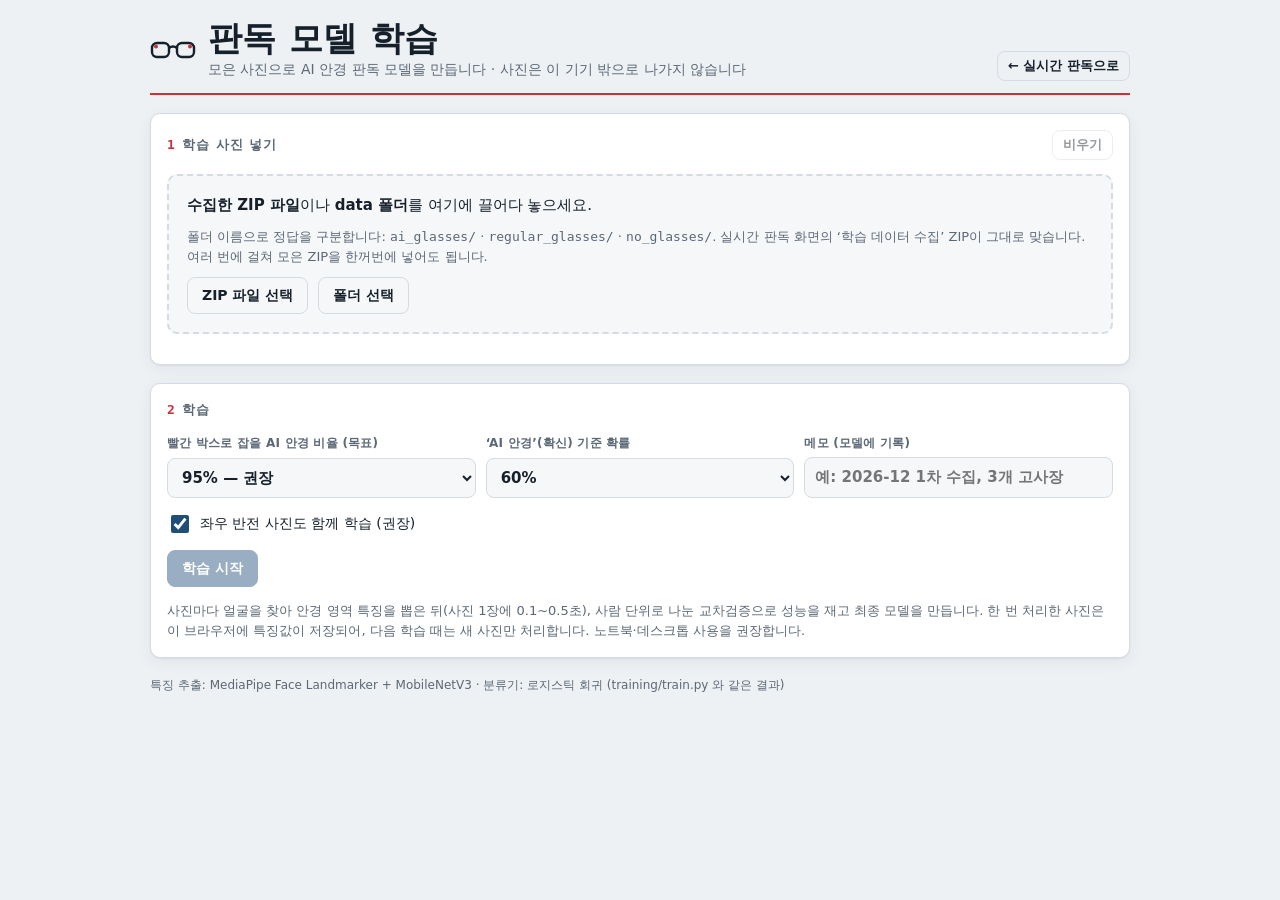
==== web/train.html @ 6b4d9472 "배포: 기본 브랜치에서 GitHub Pages 자동 배포 저장소에 main 브랜치가 없고 기본 브랜치에서 작업하므로, 브랜치 이름에 관계없이 기본 브랜치에 web/ 변경이 올라오면" ====
<!doctype html>
<html lang="ko">
<head>
<meta charset="utf-8">
<meta name="viewport" content="width=device-width, initial-scale=1, viewport-fit=cover">
<title>판독 모델 학습</title>
<meta name="description" content="모은 안경 사진으로 AI 안경 판독 모델을 브라우저 안에서 학습합니다. 사진은 이 기기 밖으로 나가지 않습니다.">
<meta name="theme-color" content="#1f4e79">
<link rel="icon" href="data:image/svg+xml,%3Csvg xmlns='http://www.w3.org/2000/svg' viewBox='0 0 46 30'%3E%3Crect x='2' y='7' width='17' height='14' rx='5' fill='none' stroke='%231f4e79' stroke-width='3'/%3E%3Crect x='27' y='7' width='17' height='14' rx='5' fill='none' stroke='%231f4e79' stroke-width='3'/%3E%3Ccircle cx='6' cy='10.5' r='2.5' fill='%23c8323c'/%3E%3C/svg%3E">
<link rel="stylesheet" href="styles.css">
</head>
<body>
<div class="wrap narrow">
  <header class="top">
    <div class="brand">
      <svg width="46" height="30" viewBox="0 0 46 30" aria-hidden="true">
        <rect x="2" y="7" width="17" height="14" rx="5" fill="none" stroke="currentColor" stroke-width="2.4"/>
        <rect x="27" y="7" width="17" height="14" rx="5" fill="none" stroke="currentColor" stroke-width="2.4"/>
        <path d="M19 12 q4 -3 8 0" fill="none" stroke="currentColor" stroke-width="2.4"/>
        <circle cx="6" cy="10.5" r="2" fill="#c8323c"/>
        <circle cx="40" cy="10.5" r="2" fill="#c8323c"/>
      </svg>
      <div>
        <h1>판독 모델 학습</h1>
        <p class="sub">모은 사진으로 AI 안경 판독 모델을 만듭니다 · 사진은 이 기기 밖으로 나가지 않습니다</p>
      </div>
    </div>
    <a class="btn ghost small" href="./">← 실시간 판독으로</a>
  </header>

  <section class="panel" aria-labelledby="h-data">
    <h2 id="h-data"><span><span class="step">1</span>학습 사진 넣기</span><button class="small ghost" id="clearData" disabled>비우기</button></h2>
    <div class="drop" id="drop" tabindex="0">
      <p><b>수집한 ZIP 파일</b>이나 <b>data 폴더</b>를 여기에 끌어다 놓으세요.</p>
      <p class="hint">폴더 이름으로 정답을 구분합니다: <code>ai_glasses/</code> · <code>regular_glasses/</code> · <code>no_glasses/</code>. 실시간 판독 화면의 ‘학습 데이터 수집’ ZIP이 그대로 맞습니다. 여러 번에 걸쳐 모은 ZIP을 한꺼번에 넣어도 됩니다.</p>
      <div class="controls">
        <label class="btn" for="zipIn">ZIP 파일 선택<input type="file" id="zipIn" accept=".zip,application/zip" multiple></label>
        <label class="btn ghost" for="dirIn">폴더 선택<input type="file" id="dirIn" webkitdirectory multiple></label>
      </div>
    </div>
    <div id="dataSummary"></div>
  </section>

  <section class="panel" aria-labelledby="h-train">
    <h2 id="h-train"><span><span class="step">2</span>학습</span></h2>
    <div class="fields">
      <label class="f" for="target">빨간 박스로 잡을 AI 안경 비율 (목표)
        <select id="target">
          <option value="0.9">90% — 오탐 적게</option>
          <option value="0.95" selected>95% — 권장</option>
          <option value="0.98">98% — 놓침 최소</option>
        </select>
      </label>
      <label class="f" for="aiT">‘AI 안경’(확신) 기준 확률
        <select id="aiT">
          <option value="0.5">50%</option>
          <option value="0.6" selected>60%</option>
          <option value="0.7">70%</option>
        </select>
      </label>
      <label class="f" for="note">메모 (모델에 기록)
        <input id="note" type="text" maxlength="120" placeholder="예: 2026-12 1차 수집, 3개 고사장">
      </label>
    </div>
    <label class="tog"><input type="checkbox" id="flip" checked> 좌우 반전 사진도 함께 학습 (권장)</label>
    <div class="controls">
      <button class="primary" id="trainBtn" disabled>학습 시작</button>
      <button class="ghost" id="stopBtn" hidden>중지</button>
    </div>
    <div class="progress" id="progress" hidden>
      <div class="pstage" id="pStage"></div>
      <div class="bar"><i id="pBar"></i></div>
      <div class="hint" id="pDetail"></div>
    </div>
    <p class="hint">사진마다 얼굴을 찾아 안경 영역 특징을 뽑은 뒤(사진 1장에 0.1~0.5초), 사람 단위로 나눈 교차검증으로 성능을 재고 최종 모델을 만듭니다. 한 번 처리한 사진은 이 브라우저에 특징값이 저장되어, 다음 학습 때는 새 사진만 처리합니다. 노트북·데스크톱 사용을 권장합니다.</p>
  </section>

  <section class="panel" aria-labelledby="h-result" id="resultPanel" hidden>
    <h2 id="h-result"><span><span class="step">3</span>결과</span></h2>
    <div id="results"></div>
  </section>

  <section class="panel" aria-labelledby="h-apply" id="applyPanel" hidden>
    <h2 id="h-apply"><span><span class="step">4</span>모델 적용 · 배포</span></h2>
    <div class="controls">
      <button class="primary" id="useHere">이 기기에서 바로 사용</button>
      <button id="dlHead">head.json 내려받기</button>
    </div>
    <div id="applyMsg"></div>
    <div class="setup">
      <p><b>모든 감독관 기기에 배포하려면</b> 내려받은 <code>head.json</code>을 저장소에 올리세요. 1~2분 뒤 웹 주소에 자동으로 반영됩니다.</p>
      <ol class="steps">
        <li>GitHub 저장소에서 <code>web/models</code> 폴더를 엽니다.</li>
        <li><b>Add file → Upload files</b>로 <code>head.json</code>을 올리고 <b>Commit changes</b>를 누릅니다 (브랜치는 기본값 그대로).</li>
        <li>감독관은 웹 주소를 새로 고치기만 하면 새 모델을 씁니다. 판독 화면의 ‘판독 모델’ 칸에서 학습 시각으로 확인할 수 있습니다.</li>
      </ol>
      <p class="hint"><code>head.json</code>에는 숫자(가중치)와 성능 수치만 들어 있고 사진은 들어 있지 않습니다. 사진은 저장소에 올리지 마세요.</p>
    </div>
  </section>

  <footer class="foot">
    <span>특징 추출: MediaPipe Face Landmarker + MobileNetV3 · 분류기: 로지스틱 회귀 (training/train.py 와 같은 결과)</span>
  </footer>
</div>
<script type="module" src="train.js"></script>
</body>
</html>
---- web/styles.css ----
/* Layout: 감독관 작업대 — 왼쪽 촬영(뷰파인더·촬영함), 오른쪽 판독 결과와 감독 기록. 좁은 화면에서는 한 열. */
:root {
  --bg: #eef1f4;
  --surface: #ffffff;
  --surface-2: #f5f7f9;
  --line: #d5dbe2;
  --fg: #16202b;
  --muted: #5b6876;
  --accent: #1f4e79;          /* 감독 잉크 블루 */
  --accent-fg: #ffffff;
  --omr: #c8323c;             /* OMR 답안지 적색 — 장식 선에만 */
  --ai: #c62f2f;     --ai-bg: #fbe9e9;
  --sus: #a85d00;    --sus-bg: #fdf1df;
  --ok: #1d7a46;     --ok-bg: #e5f4ea;
  --na: #55606c;     --na-bg: #eceff2;
  --shadow: 0 1px 2px rgba(22,32,43,.06), 0 4px 16px rgba(22,32,43,.06);
  --f-display: "Pretendard", "Apple SD Gothic Neo", "Malgun Gothic", "Noto Sans KR", system-ui, sans-serif;
  --f-body: "Pretendard", "Apple SD Gothic Neo", "Malgun Gothic", "Noto Sans KR", system-ui, sans-serif;
  --f-mono: ui-monospace, "SFMono-Regular", Menlo, monospace;
  --r: 10px;
}
@media (prefers-color-scheme: dark) {
  :root:not([data-theme="light"]) {
    --bg: #0f151c; --surface: #17202a; --surface-2: #1d2733; --line: #2c3946;
    --fg: #e6ebf0; --muted: #98a5b3; --accent: #7fb2e5; --accent-fg: #0b1622; --omr: #e0646c;
    --ai: #ff7b74; --ai-bg: #3a1c1c; --sus: #f0b057; --sus-bg: #3a2a12;
    --ok: #5fcf8c; --ok-bg: #15301f; --na: #a9b4bf; --na-bg: #232d38;
    --shadow: 0 1px 2px rgba(0,0,0,.3), 0 4px 16px rgba(0,0,0,.25);
    color-scheme: dark;
  }
}
:root[data-theme="dark"] {
  --bg: #0f151c; --surface: #17202a; --surface-2: #1d2733; --line: #2c3946;
  --fg: #e6ebf0; --muted: #98a5b3; --accent: #7fb2e5; --accent-fg: #0b1622; --omr: #e0646c;
  --ai: #ff7b74; --ai-bg: #3a1c1c; --sus: #f0b057; --sus-bg: #3a2a12;
  --ok: #5fcf8c; --ok-bg: #15301f; --na: #a9b4bf; --na-bg: #232d38;
  --shadow: 0 1px 2px rgba(0,0,0,.3), 0 4px 16px rgba(0,0,0,.25);
  color-scheme: dark;
}
* { box-sizing: border-box; }
html { -webkit-text-size-adjust: 100%; }
[hidden] { display: none !important; }
img { max-width: 100%; }
body {
  margin: 0;
  background: var(--bg); color: var(--fg);
  font-family: var(--f-body); font-size: 15px; line-height: 1.55;
  padding-left: max(16px, env(safe-area-inset-left, 0px));
  padding-right: max(16px, env(safe-area-inset-right, 0px));
  padding-block: 20px 40px;
}
.wrap { max-width: 1440px; margin: 0 auto; display: grid; gap: 18px; }

header.top { display: flex; flex-wrap: wrap; align-items: flex-end; justify-content: space-between; gap: 10px 20px;
  border-bottom: 2px solid var(--omr); padding-bottom: 12px; }
.brand { display: flex; align-items: center; gap: 12px; }
.brand svg { flex: none; }
h1 { font-family: var(--f-display); font-weight: 800; font-size: clamp(26px, 4vw, 34px); line-height: 1.1; margin: 0; letter-spacing: .01em; text-wrap: balance; }
.sub { margin: 2px 0 0; color: var(--muted); font-size: 14px; }
.svc { display: inline-flex; align-items: center; gap: 8px; font-size: 13px; color: var(--muted);
  background: var(--surface); border: 1px solid var(--line); border-radius: 999px; padding: 5px 12px; }
.dot { width: 8px; height: 8px; border-radius: 50%; background: var(--na); }
.dot.on { background: var(--ok); } .dot.off { background: var(--ai); }

.grid { display: grid; grid-template-columns: minmax(0, 1.65fr) minmax(320px, 1fr); gap: 18px; align-items: start; }
@media (max-width: 900px) { .grid { grid-template-columns: minmax(0, 1fr); } }
.col { display: grid; gap: 18px; min-width: 0; }

.panel { background: var(--surface); border: 1px solid var(--line); border-radius: var(--r); box-shadow: var(--shadow); padding: 16px; display: grid; gap: 14px; min-width: 0; }
.panel h2 { margin: 0; font-size: 13px; font-weight: 700; letter-spacing: .08em; color: var(--muted); display: flex; align-items: center; justify-content: space-between; gap: 8px; }
.panel h2 .step { color: var(--omr); font-family: var(--f-mono); margin-right: 6px; }

.controls { display: flex; flex-wrap: wrap; gap: 10px; align-items: center; }
.zoom { display: flex; align-items: center; gap: 8px; flex: 1 1 180px; min-width: 0; font-size: 13px; color: var(--muted); }
.zoom input { flex: 1; min-width: 0; accent-color: var(--accent); }

button, .btn { font: inherit; font-weight: 600; font-size: 14px; border-radius: 8px; padding: 9px 14px; cursor: pointer; border: 1px solid var(--line);
  background: var(--surface-2); color: var(--fg); display: inline-flex; align-items: center; justify-content: center; gap: 6px; line-height: 1.2; }
button:hover:not(:disabled), .btn:hover { border-color: var(--accent); }
button:focus-visible, .btn:focus-within, input:focus-visible, select:focus-visible { outline: 3px solid color-mix(in srgb, var(--accent) 45%, transparent); outline-offset: 2px; }
button:disabled { opacity: .45; cursor: not-allowed; }
.primary { background: var(--accent); color: var(--accent-fg); border-color: var(--accent); }
.btn input[type=file] { position: absolute; width: 1px; height: 1px; opacity: 0; pointer-events: none; }
.btn { position: relative; }
.ghost { background: transparent; }
.small { padding: 6px 10px; font-size: 13px; }

.fields { display: grid; grid-template-columns: repeat(auto-fit, minmax(150px, 1fr)); gap: 10px; }
label.f { display: grid; gap: 4px; font-size: 12px; color: var(--muted); font-weight: 600; letter-spacing: .02em; }
label.f input { font: inherit; font-variant-numeric: tabular-nums; font-size: 15px; color: var(--fg); background: var(--surface-2); border: 1px solid var(--line); border-radius: 8px; padding: 8px 10px; width: 100%; }

.hint { margin: 0; font-size: 13px; color: var(--muted); }

/* result */
.verdict { border-radius: 10px; padding: 16px; display: grid; gap: 10px; border: 1px solid transparent; }
.verdict.ai { background: var(--ai-bg); border-color: color-mix(in srgb, var(--ai) 40%, transparent); --v: var(--ai); }
.verdict.sus { background: var(--sus-bg); border-color: color-mix(in srgb, var(--sus) 40%, transparent); --v: var(--sus); }
.verdict.ok { background: var(--ok-bg); border-color: color-mix(in srgb, var(--ok) 40%, transparent); --v: var(--ok); }
.verdict.na { background: var(--na-bg); border-color: var(--line); --v: var(--na); }
.vhead { display: flex; align-items: center; justify-content: space-between; gap: 10px; flex-wrap: wrap; }
.vlabel { font-family: var(--f-display); font-weight: 800; font-size: clamp(24px, 3.4vw, 30px); color: var(--v); line-height: 1.1; }
.badge { font-size: 11px; font-weight: 700; letter-spacing: .06em; padding: 2px 8px; border-radius: 4px; background: var(--surface); color: var(--muted); border: 1px solid var(--line); }
.meter { display: grid; gap: 4px; }
.meter .bar { height: 8px; border-radius: 4px; background: color-mix(in srgb, var(--v) 18%, transparent); overflow: hidden; }
.meter .bar i { display: block; height: 100%; background: var(--v); border-radius: 4px; transition: width .5s; }
.meter .cap { display: flex; justify-content: space-between; font-size: 12px; color: var(--muted); font-variant-numeric: tabular-nums; }
.vsum { margin: 0; font-size: 15px; }
.vmodel { font-size: 13px; color: var(--muted); margin: 0; }
.vmodel b { color: var(--fg); }
.sec h3 { margin: 0 0 6px; font-size: 13px; font-weight: 700; color: var(--muted); }
ul.ev { list-style: none; margin: 0; padding: 0; display: grid; gap: 6px; }
ul.ev li { display: grid; grid-template-columns: auto minmax(0, 1fr); gap: 10px; align-items: start; padding: 8px 10px; background: var(--surface-2); border-radius: 8px; font-size: 14px; }
.chip { font-size: 11px; font-weight: 700; padding: 2px 7px; border-radius: 999px; white-space: nowrap; margin-top: 2px; }
.chip.ai { background: var(--ai-bg); color: var(--ai); }
.chip.reg { background: var(--ok-bg); color: var(--ok); }
.chip.neu { background: var(--na-bg); color: var(--na); }
ul.ev b { font-weight: 600; }
ol.steps { margin: 0; padding-left: 20px; display: grid; gap: 4px; font-size: 14px; }
.status { display: flex; align-items: center; gap: 10px; font-size: 14px; color: var(--muted); }
.spin { width: 18px; height: 18px; border: 2.5px solid var(--line); border-top-color: var(--accent); border-radius: 50%; animation: sp 0.8s linear infinite; flex: none; }
@keyframes sp { to { transform: rotate(360deg); } }
.err { background: var(--ai-bg); color: var(--fg); border-radius: 8px; padding: 10px 12px; font-size: 14px; }
.disclaimer { font-size: 12px; color: var(--muted); margin: 0; border-top: 1px solid var(--line); padding-top: 10px; }

/* log */
.logwrap { overflow-x: auto; }
table.log { width: 100%; border-collapse: collapse; font-size: 13px; min-width: 460px; }
table.log th { text-align: left; font-weight: 600; color: var(--muted); font-size: 12px; padding: 6px 8px; border-bottom: 1px solid var(--line); white-space: nowrap; }
table.log td { padding: 6px 8px; border-bottom: 1px solid var(--line); vertical-align: middle; }
table.log td.mono { font-family: var(--f-mono); font-variant-numeric: tabular-nums; white-space: nowrap; }
table.log img { width: 52px; height: 39px; object-fit: cover; border-radius: 4px; display: block; }
.pill { font-size: 12px; font-weight: 700; padding: 2px 8px; border-radius: 999px; white-space: nowrap; }
.pill.ai { background: var(--ai-bg); color: var(--ai); } .pill.sus { background: var(--sus-bg); color: var(--sus); }
.pill.ok { background: var(--ok-bg); color: var(--ok); } .pill.na { background: var(--na-bg); color: var(--na); }
.counts { display: flex; flex-wrap: wrap; gap: 6px; }
.empty { color: var(--muted); font-size: 14px; text-align: center; padding: 14px 8px; }
.confirm { display: flex; flex-wrap: wrap; gap: 8px; align-items: center; font-size: 13px; background: var(--ai-bg); padding: 8px 10px; border-radius: 8px; }

/* checklist */
details.check summary { cursor: pointer; font-weight: 700; font-size: 13px; letter-spacing: .08em; color: var(--muted); list-style: none; display: flex; justify-content: space-between; }
details.check summary::-webkit-details-marker { display: none; }
details.check summary::after { content: "펼치기"; font-weight: 600; letter-spacing: 0; color: var(--accent); }
details.check[open] summary::after { content: "접기"; }
.cl { margin: 12px 0 0; padding: 0; list-style: none; display: grid; gap: 8px; counter-reset: c; }
.cl li { display: grid; grid-template-columns: 26px minmax(0, 1fr); gap: 8px; font-size: 14px; counter-increment: c; }
.cl li::before { content: counter(c); font-family: var(--f-mono); font-size: 12px; width: 22px; height: 22px; border-radius: 50%; border: 1.5px solid var(--omr); color: var(--omr); display: grid; place-items: center; margin-top: 1px; }
.cl b { font-weight: 600; }

@media (prefers-reduced-motion: reduce) { .spin { animation-duration: 2.4s; } .meter .bar i, .vf .flash { transition: none; } }

/* on-device model additions */
.probs { display: grid; gap: 6px; }
.prow { display: grid; grid-template-columns: 7.5em minmax(0, 1fr) 3.2em; gap: 8px; align-items: center; font-size: 13px; }
.prow .pb { height: 8px; border-radius: 4px; background: var(--surface-2); overflow: hidden; border: 1px solid var(--line); }
.prow .pb i { display: block; height: 100%; }
.prow .pv { text-align: right; font-variant-numeric: tabular-nums; color: var(--muted); }
.prow.ai .pb i { background: var(--ai); } .prow.reg .pb i { background: var(--ok); } .prow.na .pb i { background: var(--na); }
.setup { display: grid; gap: 8px; font-size: 14px; }
.setup code, .model code { font-family: var(--f-mono); font-size: 12.5px; background: var(--surface-2); border: 1px solid var(--line); border-radius: 4px; padding: 1px 5px; }
.setup pre { margin: 0; font-family: var(--f-mono); font-size: 12.5px; background: var(--surface-2); border: 1px solid var(--line); border-radius: 8px; padding: 10px 12px; overflow-x: auto; }
.model dl { margin: 0; display: grid; grid-template-columns: auto minmax(0, 1fr); gap: 4px 14px; font-size: 13px; }
.model dt { color: var(--muted); }
.model dd { margin: 0; font-variant-numeric: tabular-nums; overflow-wrap: anywhere; }
.warnbox { background: var(--sus-bg); color: var(--fg); border-radius: 8px; padding: 10px 12px; font-size: 13px; }
footer.foot { font-size: 12px; color: var(--muted); display: flex; flex-wrap: wrap; gap: 6px 16px; justify-content: space-between; }
footer.foot a { color: var(--accent); }


/* ---------------- live stage ---------------- */
.mono { font-family: var(--f-mono); font-variant-numeric: tabular-nums; }
.btns { display: flex; gap: 6px; flex-wrap: wrap; }
.stagepanel { padding: 12px; }
.stage { position: relative; background: #0b0f14; border-radius: 8px; overflow: hidden; min-height: 260px;
  display: flex; align-items: center; justify-content: center; }
.stage video { position: absolute; inset: 0; width: 100%; height: 100%; object-fit: contain; opacity: 0; pointer-events: none; }
.stage canvas { position: relative; display: block; cursor: crosshair; touch-action: manipulation; }
.stage .hud { position: absolute; top: 10px; left: 10px; right: 10px; display: flex; justify-content: space-between; gap: 8px; pointer-events: none; }
.stage .mode, .stage .perf { font-size: 12px; font-weight: 700; color: #fff; background: rgba(0,0,0,.55); padding: 3px 9px; border-radius: 4px; display: inline-flex; align-items: center; gap: 6px; }
.stage .perf { font-family: var(--f-mono); font-weight: 500; margin-left: auto; }
.stage .mode i { width: 8px; height: 8px; border-radius: 50%; background: #9aa5b1; }
.stage .mode.live i { background: #ff3b30; animation: blink 1.6s ease-in-out infinite; }
.stage .mode.paused i { background: #f0b057; }
.stage .mode.photo i { background: #7fb2e5; }
@keyframes blink { 50% { opacity: .25; } }
.stage .alert { position: absolute; left: 50%; bottom: 14px; transform: translateX(-50%); max-width: calc(100% - 24px);
  background: #e5262f; color: #fff; font-weight: 700; font-size: 15px; padding: 9px 14px; border-radius: 8px;
  box-shadow: 0 6px 20px rgba(0,0,0,.35); text-align: center; }
.stage .alert.info { background: rgba(20,28,38,.92); font-weight: 600; }
.stage .msg { position: absolute; inset: 0; display: flex; flex-direction: column; align-items: center; justify-content: center; text-align: center; padding: 24px; color: #dfe6ee; gap: 12px; }
.stage .msg p { margin: 0; max-width: 40ch; font-size: 14px; }

.toolbar { display: flex; flex-wrap: wrap; gap: 8px; align-items: center; }
.toolbar .zoom { flex: 1 1 200px; }
.danger { border-color: var(--ai) !important; color: var(--ai) !important; background: var(--ai-bg) !important; }

.legend { list-style: none; margin: 0; padding: 0; display: flex; flex-wrap: wrap; gap: 4px 16px; font-size: 12.5px; color: var(--muted); }
.legend li { display: inline-flex; align-items: center; gap: 6px; }
.sw { width: 14px; height: 10px; border: 2.5px solid; border-radius: 2px; flex: none; display: inline-block; }
.sw.det { border-color: #2f80ed; } .sw.ok { border-color: #1a9f4b; } .sw.ai { border-color: #e5262f; }
.sw.na { border-color: #8a96a3; border-width: 1.5px; } .sw.far { border-color: #2f80ed; border-style: dashed; }
label.f small { font-weight: 500; color: var(--muted); }
label.f select { font: inherit; font-size: 15px; color: var(--fg); background: var(--surface-2); border: 1px solid var(--line); border-radius: 8px; padding: 8px 10px; width: 100%; }
.inl { display: flex; gap: 6px; } .inl input { flex: 1; min-width: 0; }

/* people list */
.people { display: grid; gap: 6px; }
.person { display: grid; grid-template-columns: auto auto minmax(0, 1fr) auto auto; gap: 10px; align-items: center; text-align: left;
  width: 100%; font-weight: 600; background: var(--surface-2); padding: 9px 12px; }
.person.sel { border-color: var(--accent); box-shadow: inset 0 0 0 1px var(--accent); }
.person.ai { background: var(--ai-bg); } .person.ok { background: var(--ok-bg); }
.person .pid { color: var(--muted); font-size: 12px; }
.person .plabel { overflow: hidden; text-overflow: ellipsis; white-space: nowrap; }
.person.ai .plabel, .person.ai .pval { color: var(--ai); } .person.ok .plabel, .person.ok .pval { color: var(--ok); }
.person .pval { font-size: 16px; }
.person .pmeta { font-size: 11px; color: var(--muted); font-weight: 500; }
.detail { display: grid; gap: 10px; border: 1px solid var(--line); border-radius: 8px; padding: 12px; }
.dhead { display: flex; justify-content: space-between; align-items: baseline; font-size: 17px; }
.crops { display: grid; grid-template-columns: minmax(0, 2fr) minmax(0, 1fr) minmax(0, 1fr); gap: 6px; align-items: end; }
.crops figure { margin: 0; display: grid; gap: 3px; min-width: 0; }
.crops canvas { width: 100%; height: 78px; object-fit: contain; background: var(--surface-2); border-radius: 6px; border: 1px solid var(--line); }
.crops .slot { height: 78px; display: grid; place-items: center; font-size: 12px; color: var(--muted); background: var(--surface-2); border-radius: 6px; border: 1px dashed var(--line); }
.crops figcaption { font-size: 11px; color: var(--muted); }
.feedback { display: flex; flex-wrap: wrap; gap: 6px; align-items: center; font-size: 12.5px; color: var(--muted); border-top: 1px dashed var(--line); padding-top: 10px; }
.feedback > span { flex: 1 1 100%; }
.pill.det { background: color-mix(in srgb, #2f80ed 15%, transparent); color: #2f80ed; }

/* collection + settings */
details.check summary .pill { margin: 0 auto 0 8px; letter-spacing: 0; }
.collect { display: grid; gap: 12px; margin-top: 12px; }
.settings { display: grid; gap: 8px; border-top: 1px solid var(--line); padding-top: 12px; }
.tog { display: flex; align-items: center; gap: 8px; font-size: 14px; cursor: pointer; }
.tog input { width: 18px; height: 18px; accent-color: var(--accent); }
.settings input[type=range] { width: 100%; accent-color: var(--accent); }

@media (max-width: 900px) {
  body { padding-block: 12px 32px; }
  .stagepanel { padding: 8px; }
}
@media (prefers-reduced-motion: reduce) { .stage .mode.live i { animation: none; } }

/* ---------------- training page ---------------- */
.wrap.narrow { max-width: 980px; }
header.top > a.btn { text-decoration: none; }
.drop { border: 2px dashed var(--line); border-radius: 10px; padding: 18px; display: grid; gap: 10px; background: var(--surface-2); }
.drop.over { border-color: var(--accent); background: color-mix(in srgb, var(--accent) 8%, var(--surface-2)); }
.drop p { margin: 0; }
#dataSummary { display: grid; gap: 8px; }
#dataSummary table.log { min-width: 0; max-width: 520px; }
.err { white-space: pre-line; }
.progress { display: grid; gap: 6px; }
.progress .pstage { font-weight: 700; font-size: 14px; }
.progress .bar { height: 10px; border-radius: 5px; background: var(--surface-2); border: 1px solid var(--line); overflow: hidden; }
.progress .bar i { display: block; height: 100%; width: 0; background: var(--accent); transition: width .3s; }
.cards { display: grid; grid-template-columns: repeat(auto-fit, minmax(160px, 1fr)); gap: 10px; }
.card { background: var(--surface-2); border: 1px solid var(--line); border-radius: 8px; padding: 10px 12px; display: grid; gap: 2px; }
.card .ck { font-size: 12px; color: var(--muted); font-weight: 600; }
.card .cv { font-size: 24px; }
.card .cs { font-size: 11.5px; color: var(--muted); }
#results { display: grid; gap: 14px; }
table.cm { min-width: 0; max-width: 520px; }
table.cm th { white-space: nowrap; }
table.cm td.diag { color: var(--ok); font-weight: 700; } table.cm td.off { color: var(--ai); font-weight: 700; }
table.log tr.chosen td { background: var(--sus-bg); font-weight: 700; }
.gallery { display: grid; grid-template-columns: repeat(auto-fill, minmax(140px, 1fr)); gap: 8px; }
.gallery figure { margin: 0; display: grid; gap: 3px; min-width: 0; }
.gallery canvas { width: 100%; height: auto; aspect-ratio: 4 / 3; background: var(--surface-2); border-radius: 6px; border: 1px solid var(--line); }
.gallery figcaption { font-size: 11px; color: var(--muted); overflow: hidden; text-overflow: ellipsis; white-space: nowrap; }
.toplinks { display: flex; gap: 8px; align-items: center; flex-wrap: wrap; }
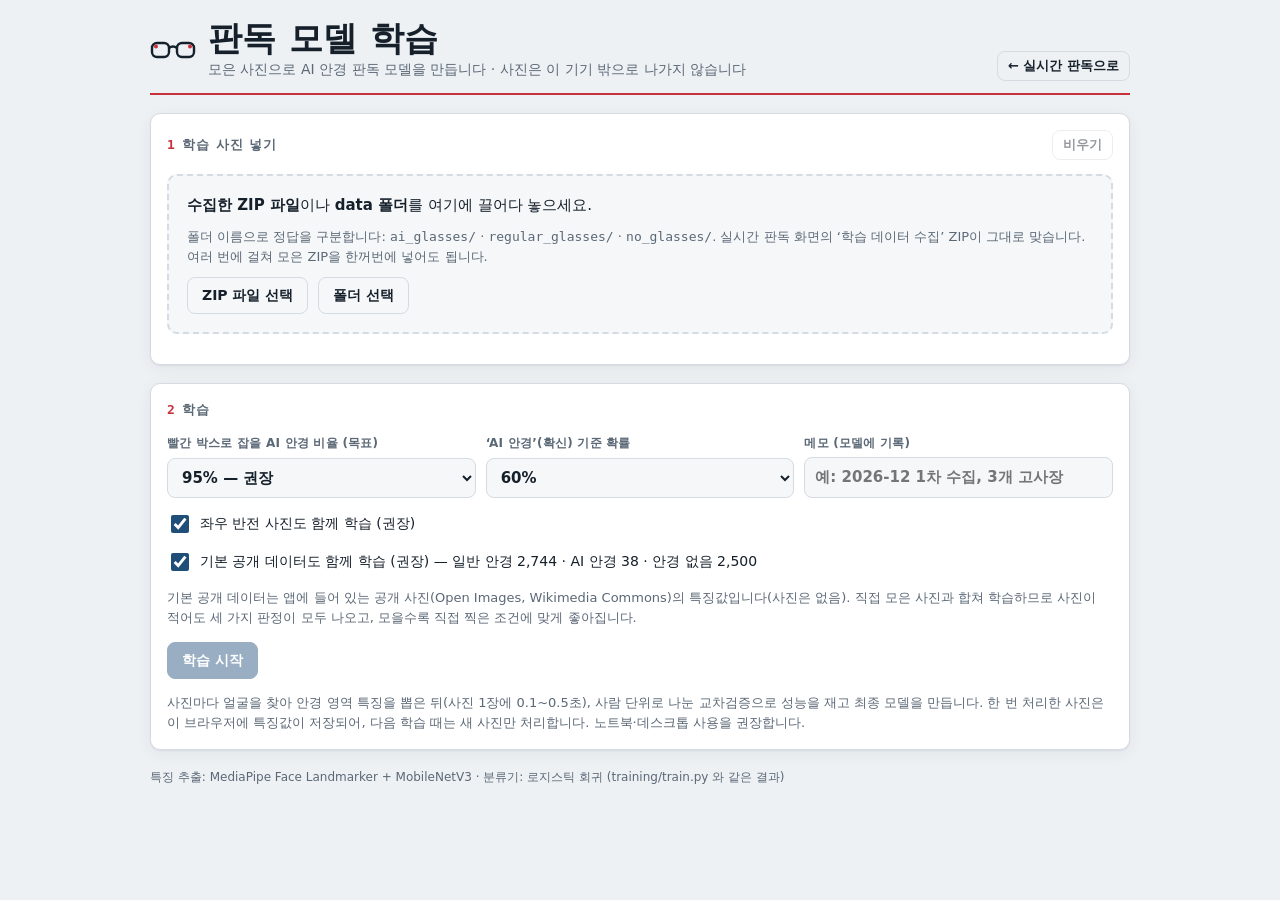
==== commit ab294780: "기본 모델: 학습 전에도 회색·초록·빨강 판정, 사용자 데이터는 기본 데이터에 더해 학습 목표: 외부 API 토큰 없이 웹 안의 자체 모델로 기초 분류를 하고, 사용자가 모은 사진" ====
--- a/web/train.html
+++ b/web/train.html
@@ -63,6 +63,8 @@
       </label>
     </div>
     <label class="tog"><input type="checkbox" id="flip" checked> 좌우 반전 사진도 함께 학습 (권장)</label>
+    <label class="tog"><input type="checkbox" id="withBase" checked> <span id="withBaseText">기본 공개 데이터도 함께 학습 (권장)</span></label>
+    <p class="hint" id="baseHint">기본 공개 데이터는 앱에 들어 있는 공개 사진(Open Images, Wikimedia Commons)의 특징값입니다(사진은 없음). 직접 모은 사진과 합쳐 학습하므로 사진이 적어도 세 가지 판정이 모두 나오고, 모을수록 직접 찍은 조건에 맞게 좋아집니다.</p>
     <div class="controls">
       <button class="primary" id="trainBtn" disabled>학습 시작</button>
       <button class="ghost" id="stopBtn" hidden>중지</button>
@@ -91,7 +93,7 @@
       <p><b>모든 감독관 기기에 배포하려면</b> 내려받은 <code>head.json</code>을 저장소에 올리세요. 1~2분 뒤 웹 주소에 자동으로 반영됩니다.</p>
       <ol class="steps">
         <li>GitHub 저장소에서 <code>web/models</code> 폴더를 엽니다.</li>
-        <li><b>Add file → Upload files</b>로 <code>head.json</code>을 올리고 <b>Commit changes</b>를 누릅니다 (브랜치는 기본값 그대로).</li>
+        <li><b>Add file → Upload files</b>로 <code>head.json</code>을 올리고 <b>Commit changes</b>를 누릅니다 (main 브랜치).</li>
         <li>감독관은 웹 주소를 새로 고치기만 하면 새 모델을 씁니다. 판독 화면의 ‘판독 모델’ 칸에서 학습 시각으로 확인할 수 있습니다.</li>
       </ol>
       <p class="hint"><code>head.json</code>에는 숫자(가중치)와 성능 수치만 들어 있고 사진은 들어 있지 않습니다. 사진은 저장소에 올리지 마세요.</p>
--- a/web/styles.css
+++ b/web/styles.css
@@ -60,7 +60,7 @@
 .svc { display: inline-flex; align-items: center; gap: 8px; font-size: 13px; color: var(--muted);
   background: var(--surface); border: 1px solid var(--line); border-radius: 999px; padding: 5px 12px; }
 .dot { width: 8px; height: 8px; border-radius: 50%; background: var(--na); }
-.dot.on { background: var(--ok); } .dot.off { background: var(--ai); }
+.dot.on { background: var(--ok); } .dot.off { background: var(--ai); } .dot.warn { background: var(--sus); }
 
 .grid { display: grid; grid-template-columns: minmax(0, 1.65fr) minmax(320px, 1fr); gap: 18px; align-items: start; }
 @media (max-width: 900px) { .grid { grid-template-columns: minmax(0, 1fr); } }
@@ -186,6 +186,9 @@
   background: #e5262f; color: #fff; font-weight: 700; font-size: 15px; padding: 9px 14px; border-radius: 8px;
   box-shadow: 0 6px 20px rgba(0,0,0,.35); text-align: center; }
 .stage .alert.info { background: rgba(20,28,38,.92); font-weight: 600; }
+.stage .hud.bottom { top: auto; bottom: 10px; }
+.stage .nomodel { font-size: 12px; font-weight: 600; color: #fff; background: rgba(47,128,237,.85); padding: 3px 9px; border-radius: 4px; }
+.prow.det .pb i { background: #2f80ed; }
 .stage .msg { position: absolute; inset: 0; display: flex; flex-direction: column; align-items: center; justify-content: center; text-align: center; padding: 24px; color: #dfe6ee; gap: 12px; }
 .stage .msg p { margin: 0; max-width: 40ch; font-size: 14px; }
 
@@ -266,3 +269,4 @@
 .gallery canvas { width: 100%; height: auto; aspect-ratio: 4 / 3; background: var(--surface-2); border-radius: 6px; border: 1px solid var(--line); }
 .gallery figcaption { font-size: 11px; color: var(--muted); overflow: hidden; text-overflow: ellipsis; white-space: nowrap; }
 .toplinks { display: flex; gap: 8px; align-items: center; flex-wrap: wrap; }
+.card.mine { border-color: color-mix(in srgb, var(--accent) 45%, var(--line)); }
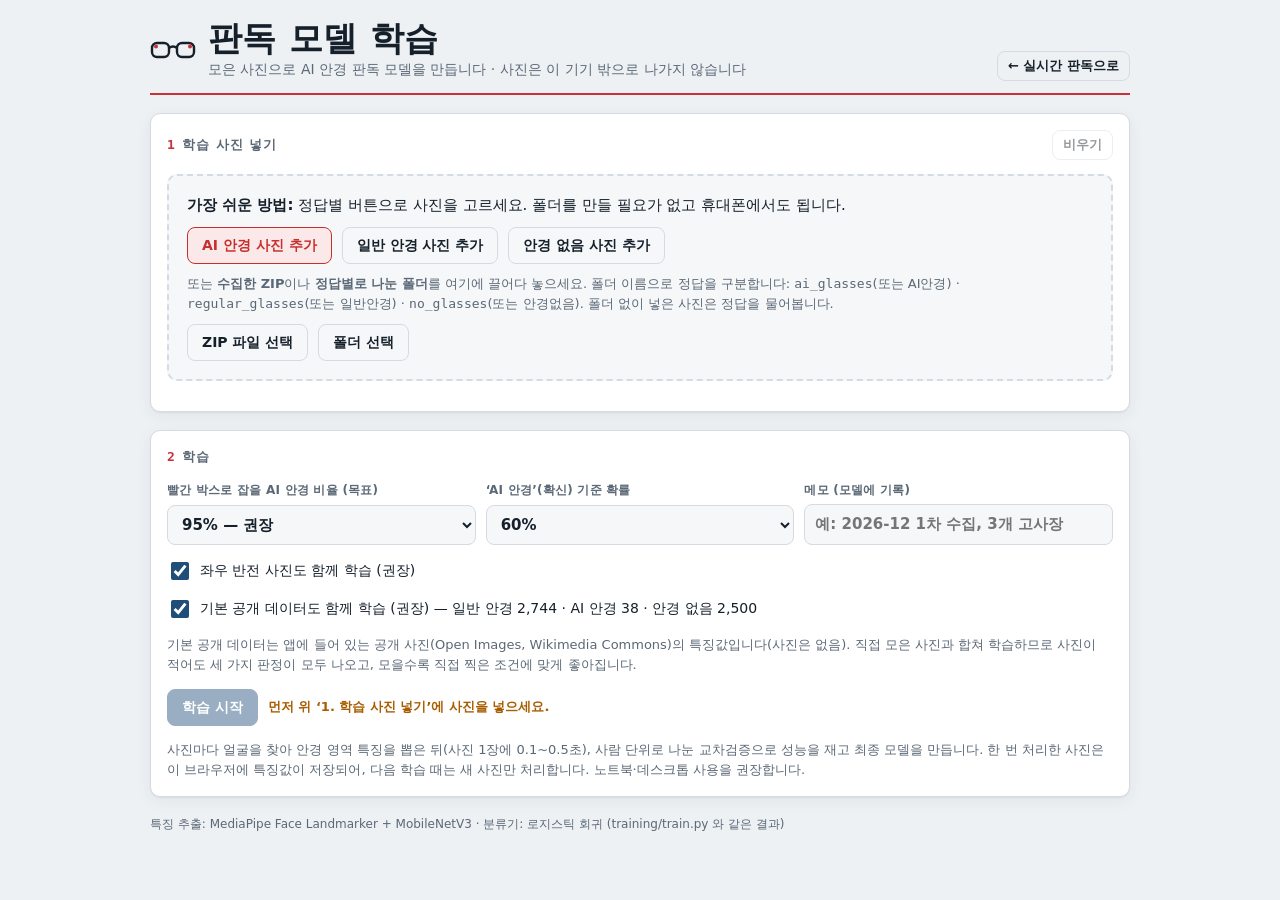
==== commit 9d010237: "학습 페이지: 정답별 사진 추가 버튼, 폴더 없는 사진의 정답 고르기 - ‘AI 안경 / 일반 안경 / 안경 없음 사진 추가’ 버튼으로 정답 폴더 없이 사진을 넣는다   (휴대폰에" ====
--- a/web/train.html
+++ b/web/train.html
@@ -31,10 +31,15 @@
   <section class="panel" aria-labelledby="h-data">
     <h2 id="h-data"><span><span class="step">1</span>학습 사진 넣기</span><button class="small ghost" id="clearData" disabled>비우기</button></h2>
     <div class="drop" id="drop" tabindex="0">
-      <p><b>수집한 ZIP 파일</b>이나 <b>data 폴더</b>를 여기에 끌어다 놓으세요.</p>
-      <p class="hint">폴더 이름으로 정답을 구분합니다: <code>ai_glasses/</code> · <code>regular_glasses/</code> · <code>no_glasses/</code>. 실시간 판독 화면의 ‘학습 데이터 수집’ ZIP이 그대로 맞습니다. 여러 번에 걸쳐 모은 ZIP을 한꺼번에 넣어도 됩니다.</p>
+      <p><b>가장 쉬운 방법:</b> 정답별 버튼으로 사진을 고르세요. 폴더를 만들 필요가 없고 휴대폰에서도 됩니다.</p>
       <div class="controls">
-        <label class="btn" for="zipIn">ZIP 파일 선택<input type="file" id="zipIn" accept=".zip,application/zip" multiple></label>
+        <label class="btn danger" for="addAi">AI 안경 사진 추가<input type="file" id="addAi" accept="image/*,.zip" multiple></label>
+        <label class="btn" for="addReg">일반 안경 사진 추가<input type="file" id="addReg" accept="image/*,.zip" multiple></label>
+        <label class="btn" for="addNo">안경 없음 사진 추가<input type="file" id="addNo" accept="image/*,.zip" multiple></label>
+      </div>
+      <p class="hint">또는 <b>수집한 ZIP</b>이나 <b>정답별로 나눈 폴더</b>를 여기에 끌어다 놓으세요. 폴더 이름으로 정답을 구분합니다: <code>ai_glasses</code>(또는 AI안경) · <code>regular_glasses</code>(또는 일반안경) · <code>no_glasses</code>(또는 안경없음). 폴더 없이 넣은 사진은 정답을 물어봅니다.</p>
+      <div class="controls">
+        <label class="btn ghost" for="zipIn">ZIP 파일 선택<input type="file" id="zipIn" accept=".zip,application/zip" multiple></label>
         <label class="btn ghost" for="dirIn">폴더 선택<input type="file" id="dirIn" webkitdirectory multiple></label>
       </div>
     </div>
@@ -67,6 +72,7 @@
     <p class="hint" id="baseHint">기본 공개 데이터는 앱에 들어 있는 공개 사진(Open Images, Wikimedia Commons)의 특징값입니다(사진은 없음). 직접 모은 사진과 합쳐 학습하므로 사진이 적어도 세 가지 판정이 모두 나오고, 모을수록 직접 찍은 조건에 맞게 좋아집니다.</p>
     <div class="controls">
       <button class="primary" id="trainBtn" disabled>학습 시작</button>
+      <span class="why" id="trainWhy" hidden></span>
       <button class="ghost" id="stopBtn" hidden>중지</button>
     </div>
     <div class="progress" id="progress" hidden>
@@ -85,19 +91,37 @@
   <section class="panel" aria-labelledby="h-apply" id="applyPanel" hidden>
     <h2 id="h-apply"><span><span class="step">4</span>모델 적용 · 배포</span></h2>
     <div class="controls">
-      <button class="primary" id="useHere">이 기기에서 바로 사용</button>
+      <button class="primary" id="useHere">이 기기에서 바로 사용 (이 브라우저만)</button>
       <button id="dlHead">head.json 내려받기</button>
     </div>
     <div id="applyMsg"></div>
     <div class="setup">
-      <p><b>모든 감독관 기기에 배포하려면</b> 내려받은 <code>head.json</code>을 저장소에 올리세요. 1~2분 뒤 웹 주소에 자동으로 반영됩니다.</p>
+      <p><b>‘이 기기에서 바로 사용’은 이 브라우저에만 적용됩니다.</b> 다른 기기·다른 감독관과 함께 쓰려면 아래 <b>5. 공용 모델에 기여</b>로 올리세요. 모든 기여가 합쳐져 공용 모델이 계속 커집니다.</p>
+      <p class="hint">공용 모델이 이 기기 모델보다 새로 만들어지면 판독 화면은 자동으로 공용 모델을 씁니다(이 기기 모델은 ‘판독 모델’ 칸에서 다시 고를 수 있습니다). head.json 내려받기는 백업이나 다른 브라우저로 옮길 때 쓰세요.</p>
+    </div>
+  </section>
+
+  <section class="panel" aria-labelledby="h-share" id="sharePanel" hidden>
+    <h2 id="h-share"><span><span class="step">5</span>공용 모델에 기여 (모든 기기·사용자와 함께 키우기)</span></h2>
+    <div class="setup">
+      <p>여기서 학습한 모델은 <b>이 기기의 이 브라우저에만</b> 적용됩니다. 여러 감독관이 모은 사진을 합쳐 <b>공용 모델</b>을 키우려면, 넣은 사진의 <b>특징값</b>을 기여 파일로 만들어 저장소에 올리세요.</p>
       <ol class="steps">
-        <li>GitHub 저장소에서 <code>web/models</code> 폴더를 엽니다.</li>
-        <li><b>Add file → Upload files</b>로 <code>head.json</code>을 올리고 <b>Commit changes</b>를 누릅니다 (main 브랜치).</li>
-        <li>감독관은 웹 주소를 새로 고치기만 하면 새 모델을 씁니다. 판독 화면의 ‘판독 모델’ 칸에서 학습 시각으로 확인할 수 있습니다.</li>
+        <li><b>기여 파일 만들기</b> — 사진은 들어가지 않고, 앱이 계산한 숫자(특징값)·정답·기종·익명화된 사람 묶음만 들어갑니다.</li>
+        <li><b>GitHub에 올리기</b>를 눌러 열린 페이지에 파일을 끌어다 놓고 <b>Commit changes</b> (저장소 관리자가 아니면 자동으로 ‘변경 제안(Pull request)’이 되어 관리자가 확인 후 합칩니다).</li>
+        <li>합쳐지면 서버(GitHub Actions)가 <b>공개 데이터 + 지금까지의 모든 기여</b>로 다시 학습하고, 품질 기준을 통과하면 공용 모델을 자동으로 바꿔 배포합니다. 모든 기기는 새로 고치면 새 모델을 씁니다.</li>
       </ol>
-      <p class="hint"><code>head.json</code>에는 숫자(가중치)와 성능 수치만 들어 있고 사진은 들어 있지 않습니다. 사진은 저장소에 올리지 마세요.</p>
     </div>
+    <div class="fields">
+      <label class="f" for="shareNote">메모 (선택, 공개됨)
+        <input id="shareNote" type="text" maxlength="120" placeholder="예: Ray-Ban Meta 2종, 형광등 교실, 1~3m">
+      </label>
+    </div>
+    <label class="tog"><input type="checkbox" id="consent"> 사진 속 사람들에게 동의를 받았고, 특징값이 공개 저장소에 올라간다는 것을 이해했습니다.</label>
+    <div class="controls">
+      <button class="primary" id="makeShare" disabled>기여 파일 만들기</button>
+      <a class="btn" id="uploadLink" href="#" target="_blank" rel="noopener" hidden>GitHub에 올리기 ↗</a>
+    </div>
+    <div id="shareMsg"></div>
   </section>
 
   <footer class="foot">
--- a/web/styles.css
+++ b/web/styles.css
@@ -270,3 +270,8 @@
 .gallery figcaption { font-size: 11px; color: var(--muted); overflow: hidden; text-overflow: ellipsis; white-space: nowrap; }
 .toplinks { display: flex; gap: 8px; align-items: center; flex-wrap: wrap; }
 .card.mine { border-color: color-mix(in srgb, var(--accent) 45%, var(--line)); }
+.why { font-size: 13px; color: var(--sus); font-weight: 600; }
+.pending { display: grid; gap: 8px; background: var(--sus-bg); border-radius: 8px; padding: 12px; }
+.pending p { margin: 0; }
+.pthumbs { display: flex; flex-wrap: wrap; gap: 6px; align-items: center; }
+.pthumbs canvas { width: 96px; height: 72px; border-radius: 6px; background: var(--surface); border: 1px solid var(--line); }
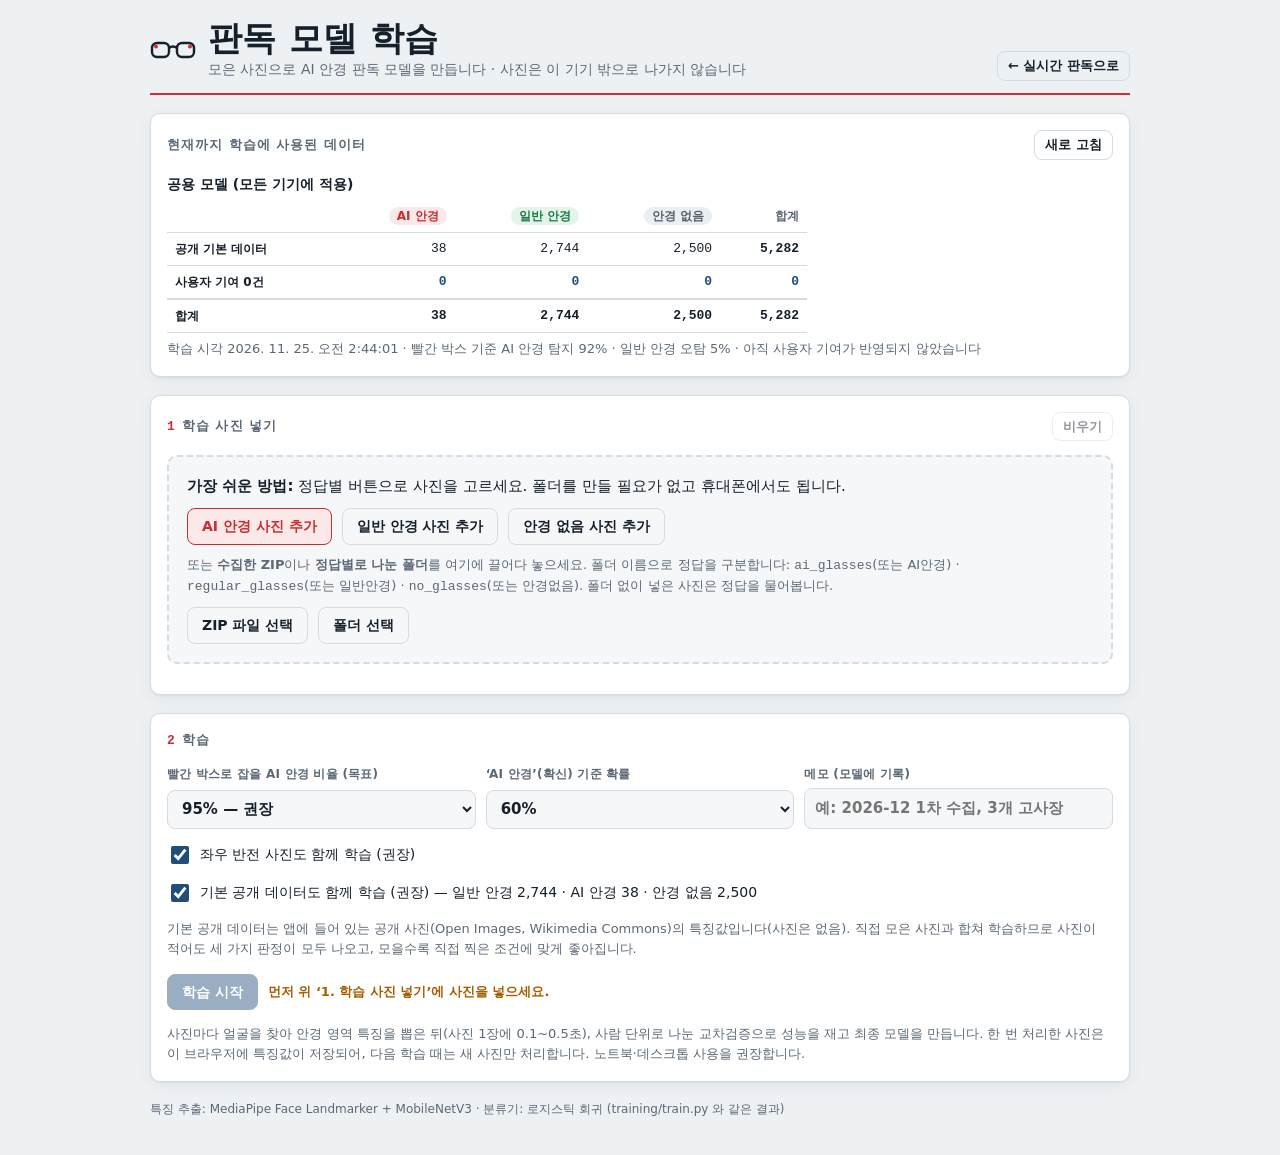
==== commit eefb291a: "카메라 전체 화면 모드, 학습 페이지에 지금까지 학습에 쓴 데이터 수 - 판독 화면 ‘⛶ 전체 화면’(F, 화면 두 번 누르기)을 추가했다.   - 카메라 화면이 기기 화면을 가득" ====
--- a/web/train.html
+++ b/web/train.html
@@ -27,6 +27,11 @@
     </div>
     <a class="btn ghost small" href="./">← 실시간 판독으로</a>
   </header>
+
+  <section class="panel" aria-labelledby="h-stats" id="statsPanel">
+    <h2 id="h-stats"><span>현재까지 학습에 사용된 데이터</span><button class="small ghost" id="statsRefresh" title="배포된 공용 모델 정보를 다시 읽기">새로 고침</button></h2>
+    <div id="stats"><p class="hint">불러오는 중…</p></div>
+  </section>
 
   <section class="panel" aria-labelledby="h-data">
     <h2 id="h-data"><span><span class="step">1</span>학습 사진 넣기</span><button class="small ghost" id="clearData" disabled>비우기</button></h2>
@@ -107,7 +112,7 @@
       <p>여기서 학습한 모델은 <b>이 기기의 이 브라우저에만</b> 적용됩니다. 여러 감독관이 모은 사진을 합쳐 <b>공용 모델</b>을 키우려면, 넣은 사진의 <b>특징값</b>을 기여 파일로 만들어 저장소에 올리세요.</p>
       <ol class="steps">
         <li><b>기여 파일 만들기</b> — 사진은 들어가지 않고, 앱이 계산한 숫자(특징값)·정답·기종·익명화된 사람 묶음만 들어갑니다.</li>
-        <li><b>GitHub에 올리기</b>를 눌러 열린 페이지에 파일을 끌어다 놓고 <b>Commit changes</b> (저장소 관리자가 아니면 자동으로 ‘변경 제안(Pull request)’이 되어 관리자가 확인 후 합칩니다).</li>
+        <li>아래 둘 중 하나로 저장소에 넣습니다: <b>바로 적용</b>(GitHub 토큰을 이 기기에 한 번 등록하면 버튼 하나) 또는 <b>파일로 올리기</b>(내려받아 GitHub 웹에서 업로드).</li>
         <li>합쳐지면 서버(GitHub Actions)가 <b>공개 데이터 + 지금까지의 모든 기여</b>로 다시 학습하고, 품질 기준을 통과하면 공용 모델을 자동으로 바꿔 배포합니다. 모든 기기는 새로 고치면 새 모델을 씁니다.</li>
       </ol>
     </div>
@@ -117,9 +122,37 @@
       </label>
     </div>
     <label class="tog"><input type="checkbox" id="consent"> 사진 속 사람들에게 동의를 받았고, 특징값이 공개 저장소에 올라간다는 것을 이해했습니다.</label>
-    <div class="controls">
-      <button class="primary" id="makeShare" disabled>기여 파일 만들기</button>
-      <a class="btn" id="uploadLink" href="#" target="_blank" rel="noopener" hidden>GitHub에 올리기 ↗</a>
+    <div class="share-ways">
+      <div class="way">
+        <h3>바로 적용 <span class="pill ok">파일 주고받기 없음</span></h3>
+        <p class="hint">저장소 관리자(또는 쓰기 권한을 받은 감독관)용. 버튼 한 번으로 기여가 저장소에 들어가고, 공용 모델이 자동으로 다시 학습·배포됩니다.</p>
+        <div id="tokenSet" class="tokenrow">
+          <label class="f" for="tokenIn">GitHub 토큰 (이 기기에서 처음 한 번)
+            <span class="inl"><input id="tokenIn" type="password" autocomplete="off" placeholder="github_pat_..."><button class="small" id="tokenSave">확인·저장</button></span>
+          </label>
+          <details class="howto"><summary>토큰 만드는 법</summary>
+            <ol class="steps">
+              <li><a href="https://github.com/settings/personal-access-tokens/new" target="_blank" rel="noopener">GitHub → Settings → Developer settings → Fine-grained tokens → Generate new token</a></li>
+              <li><b>Repository access</b>: Only select repositories → 이 저장소만 선택 (먼저 해야 저장소 권한을 고를 수 있음)</li>
+              <li><b>Permissions</b>: 목록이 비어 있으면 <b>Add permissions</b> → <b>Contents</b> 추가 → <b>Read and write</b>로 변경 (자동으로 붙는 Metadata: Read-only는 그대로, 다른 권한은 필요 없음)</li>
+              <li>만료일을 정하고 생성 → 나온 토큰을 위 칸에 붙여 넣고 ‘확인·저장’</li>
+            </ol>
+            <p class="hint">토큰은 이 브라우저에만 저장되고 api.github.com 으로만 보내집니다. 함께 쓰는 PC에서는 쓰고 난 뒤 ‘토큰 지우기’를 누르세요.</p>
+          </details>
+        </div>
+        <div id="tokenOn" class="controls" hidden>
+          <button class="primary" id="submitDirect" disabled>기여 만들어 바로 적용</button>
+          <button class="small ghost" id="tokenForget">토큰 지우기</button>
+        </div>
+      </div>
+      <div class="way">
+        <h3>파일로 올리기 <span class="pill na">토큰 없이</span></h3>
+        <p class="hint">기여 파일을 내려받아 GitHub 웹에서 올립니다. 관리자가 아니면 변경 제안(Pull request)이 되어 관리자가 확인한 뒤 합칩니다.</p>
+        <div class="controls">
+          <button id="makeShare" disabled>기여 파일 만들기</button>
+          <a class="btn" id="uploadLink" href="#" target="_blank" rel="noopener" hidden>GitHub에 올리기 ↗</a>
+        </div>
+      </div>
     </div>
     <div id="shareMsg"></div>
   </section>
--- a/web/styles.css
+++ b/web/styles.css
@@ -275,3 +275,35 @@
 .pending p { margin: 0; }
 .pthumbs { display: flex; flex-wrap: wrap; gap: 6px; align-items: center; }
 .pthumbs canvas { width: 96px; height: 72px; border-radius: 6px; background: var(--surface); border: 1px solid var(--line); }
+.share-ways { display: grid; grid-template-columns: repeat(auto-fit, minmax(280px, 1fr)); gap: 12px; }
+.share-ways .way { border: 1px solid var(--line); border-radius: 8px; padding: 12px; display: grid; gap: 8px; align-content: start; }
+.share-ways h3 { margin: 0; font-size: 15px; display: flex; gap: 8px; align-items: center; flex-wrap: wrap; }
+.tokenrow { display: grid; gap: 6px; }
+details.howto summary { cursor: pointer; font-size: 13px; color: var(--accent); }
+
+/* ---------------- full screen camera ---------------- */
+body.fs-on { overflow: hidden; overscroll-behavior: none; }
+.stage.fs { position: fixed; inset: 0; z-index: 1000; width: 100vw; height: 100vh !important; height: 100dvh !important;
+  border-radius: 0; background: #000; touch-action: none; overscroll-behavior: none; user-select: none; -webkit-user-select: none; }
+.stage.fs .hud, .stage.fs .msg .spin { display: none; }
+.stage.fs canvas { cursor: default; }
+.stage.fs .alert { bottom: max(18px, env(safe-area-inset-bottom)); }
+.fsgrab, .fshint { display: none; }
+.stage.fs .fsgrab { display: block; position: absolute; top: max(8px, env(safe-area-inset-top)); left: 50%; transform: translateX(-50%);
+  width: 44px; height: 5px; border-radius: 3px; background: rgba(255,255,255,.45); pointer-events: none; }
+.stage.fs .fshint { display: block; position: absolute; top: calc(max(8px, env(safe-area-inset-top)) + 14px); left: 50%; transform: translateX(-50%);
+  background: rgba(0,0,0,.65); color: #fff; font-size: 13px; padding: 6px 12px; border-radius: 999px; white-space: nowrap;
+  pointer-events: none; opacity: 0; transition: opacity .5s; }
+.stage.fs .fshint.show { opacity: 1; }
+@media (prefers-reduced-motion: reduce) { .stage.fs .fshint { transition: none; } }
+
+/* training data counts */
+#stats { display: grid; gap: 14px; }
+.stat-block { display: grid; gap: 6px; }
+.stat-block h3 { margin: 0; font-size: 14px; }
+table.counts-table { min-width: 0; max-width: 640px; }
+table.counts-table th, table.counts-table td { text-align: right; }
+table.counts-table th:first-child { text-align: left; font-weight: 600; color: var(--fg); }
+table.counts-table tr.sum td, table.counts-table tr.sum th { font-weight: 700; border-top: 2px solid var(--line); }
+table.counts-table tr.contrib td { color: var(--accent); font-weight: 600; }
+table.counts-table td.total { font-weight: 700; }
